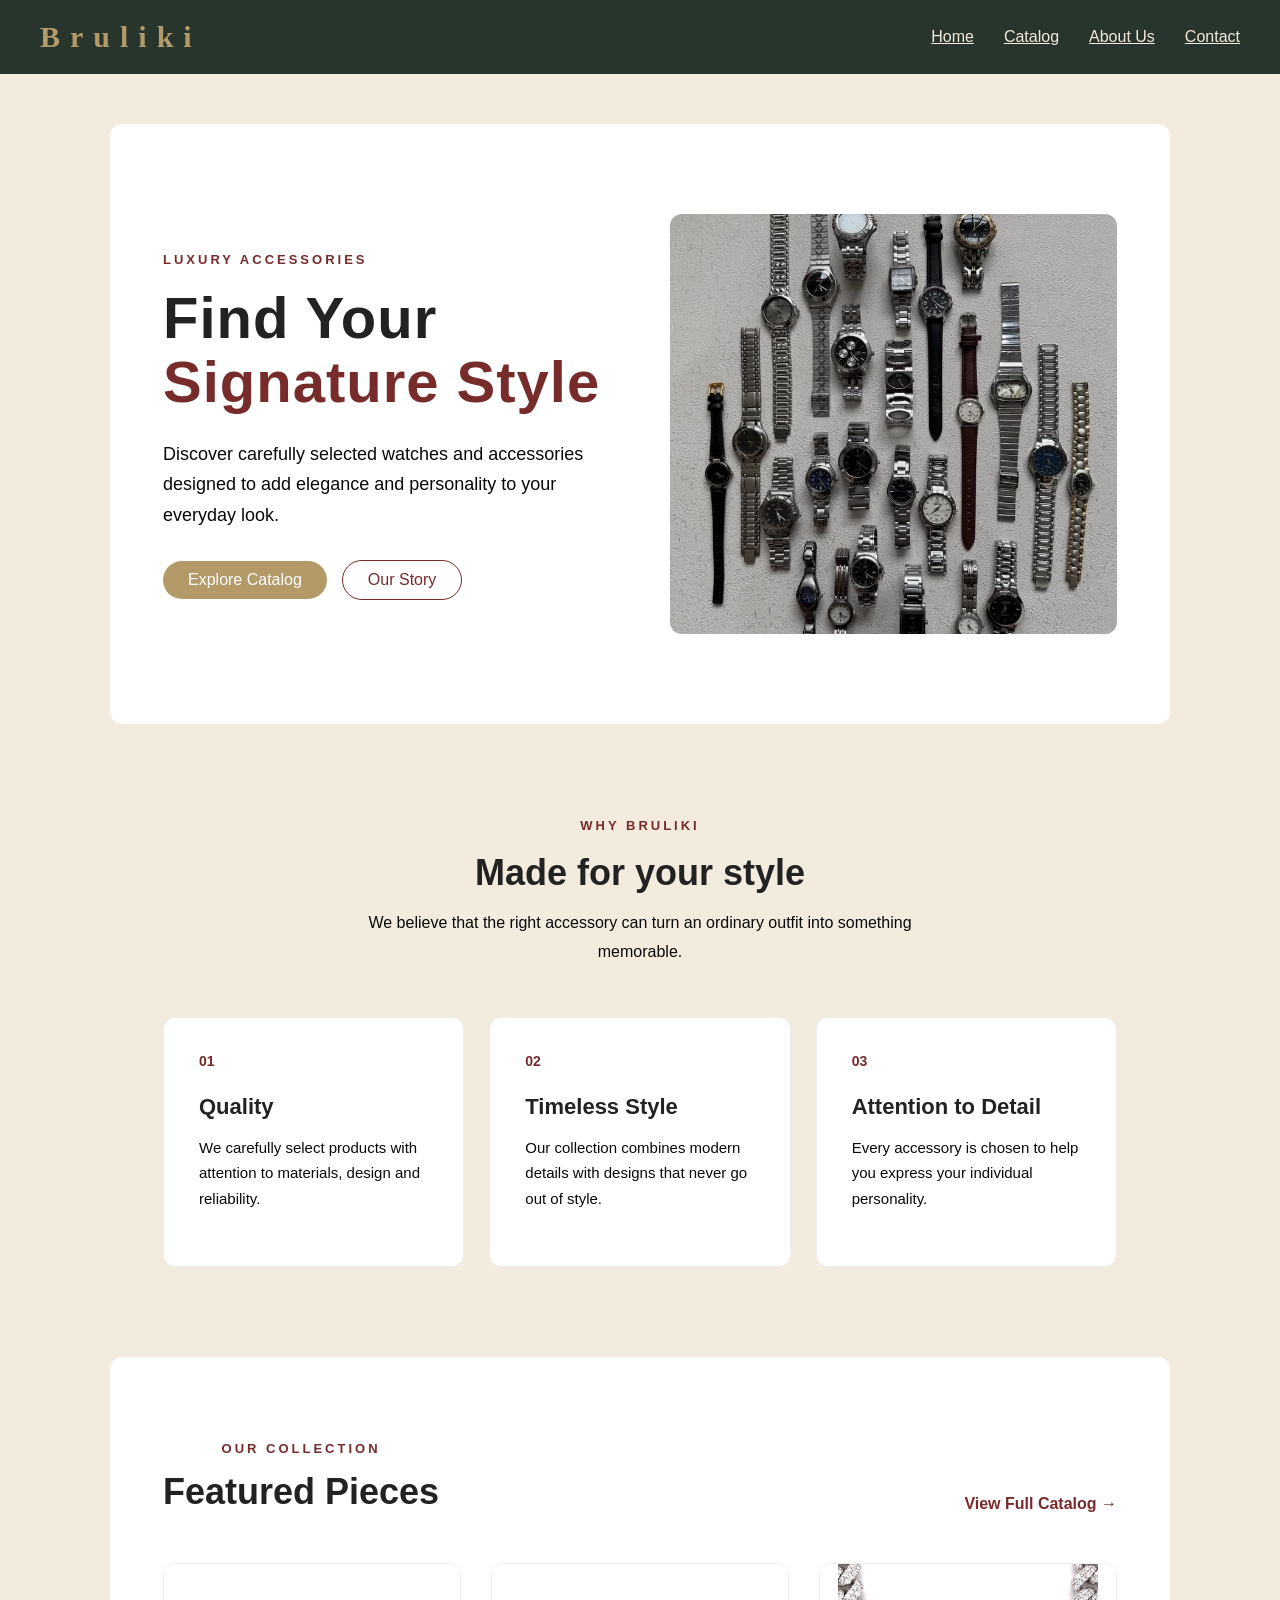
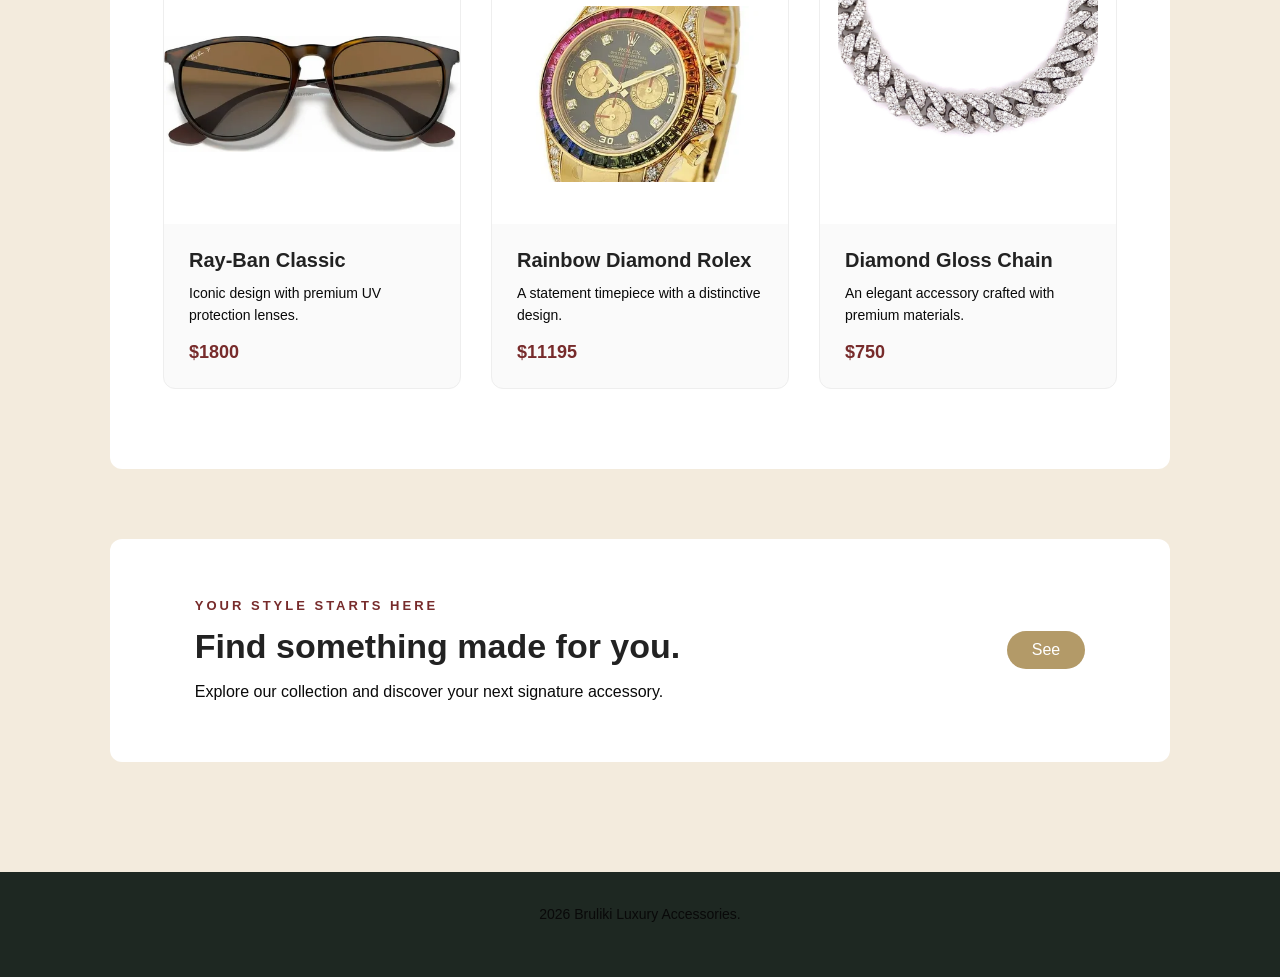
==== index.html @ fffbfc31 "Add files via upload" ====
<!DOCTYPE html>
<html>
<head>
    <meta charset="UTF-8">
    <meta name="viewport" content="width=device-width, initial-scale=1.0">
    
    <title>Bruliki | Luxury Accessories</title>

    <link rel="icon" href="star.jpg">

    <link rel="stylesheet" href="css/style.css">
    <link rel="stylesheet" href="css/responsive.css">
</head>

<body>

    <header>
        <div class="logo">Bruliki</div>

        <nav>
            <ul>
                <li><a href="index.html" class="active">Home</a></li>
                <li><a href="catalog.html">Catalog</a></li>
                <li><a href="about.html">About Us</a></li>
                <li><a href="contact.html">Contact</a></li>
            </ul>
        </nav>
    </header>


    <main>

       
        <section class="hero">

            <div class="hero-content">

                <p class="hero-label">LUXURY ACCESSORIES</p>

                <h1>
                    Find Your
                    <span>Signature Style</span>
                </h1>

                <p class="hero-text">
                    Discover carefully selected watches and accessories
                    designed to add elegance and personality to your
                    everyday look.
                </p>

                <div class="hero-buttons">
                    <a href="catalog.html" class="btn">Explore Catalog</a>
                    <a href="about.html" class="secondary-btn">Our Story</a>
                </div>

            </div>


            <div class="hero-image">

                <img src="images/watches.jpg"
                     alt="Luxury watches from the Bruliki collection">

            </div>

        </section>

        <section class="why-bruliki">

            <div class="section-heading">
                <p class="section-label">WHY BRULIKI</p>

                <h2>Made for your style</h2>

                <p>
                    We believe that the right accessory can turn
                    an ordinary outfit into something memorable.
                </p>
            </div>


            <div class="benefits">

                <article class="benefit">

                    <div class="benefit-number">01</div>

                    <h3>Quality</h3>

                    <p>
                        We carefully select products with attention
                        to materials, design and reliability.
                    </p>

                </article>


                <article class="benefit">

                    <div class="benefit-number">02</div>

                    <h3>Timeless Style</h3>

                    <p>
                        Our collection combines modern details
                        with designs that never go out of style.
                    </p>

                </article>


                <article class="benefit">

                    <div class="benefit-number">03</div>

                    <h3>Attention to Detail</h3>

                    <p>
                        Every accessory is chosen to help you
                        express your individual personality.
                    </p>

                </article>

            </div>

        </section>


        <section class="featured">

            <div class="section-heading featured-heading">

                <div>
                    <p class="section-label">OUR COLLECTION</p>

                    <h2>Featured Pieces</h2>
                </div>

                <a href="catalog.html" class="view-link">
                    View Full Catalog →
                </a>

            </div>


            <div class="featured-grid">

                <article class="featured-card">

                    <div class="featured-image">
                        <img src="images/glasses1.jpg"
                             alt="Ray-Ban Classic sunglasses">
                    </div>

                    <div class="featured-info">
                        <h3>Ray-Ban Classic</h3>

                        <p>
                            Iconic design with premium UV protection lenses.
                        </p>

                        <span class="featured-price">$1800</span>
                    </div>

                </article>


                <article class="featured-card">

                    <div class="featured-image">
                        <img src="images/watch.jpg"
                             alt="Rainbow diamond Rolex watch">
                    </div>

                    <div class="featured-info">
                        <h3>Rainbow Diamond Rolex</h3>

                        <p>
                            A statement timepiece with a distinctive design.
                        </p>

                        <span class="featured-price">$11195</span>
                    </div>

                </article>


                <article class="featured-card">

                    <div class="featured-image">
                        <img src="images/chain.jpg"
                             alt="Diamond Gloss Chain">
                    </div>

                    <div class="featured-info">
                        <h3>Diamond Gloss Chain</h3>

                        <p>
                            An elegant accessory crafted with premium materials.
                        </p>

                        <span class="featured-price">$750</span>
                    </div>

                </article>

            </div>

        </section>

        <section class="home-cta">

            <div>

                <p class="section-label">YOUR STYLE STARTS HERE</p>

                <h2>Find something made for you.</h2>

                <p>
                    Explore our collection and discover your next
                    signature accessory.
                </p>

            </div>

            <a href="catalog.html" class="btn"> See </a>

            </a>

        </section>

    </main>


    <footer>
        <p>2026 Bruliki Luxury Accessories.</p>
    </footer>

</body>

</html>
---- css/style.css ----
* {
    box-sizing: border-box;
    margin: 0;
    padding: 0;
}

body {
    font-family: 'Poppins', Arial, sans-serif;
    background-color: #F3EBDD; 
    color: #222222;
}

header {
    background-color: #28352D;
    padding: 20px 40px;
    display: flex;
    justify-content: space-between;
    align-items: center;
    position: sticky;
    top: 0;
}

.logo {
    font-family: 'Cormorant Garamond', serif;    
    font-size: 30px;
    font-weight: 700;
    letter-spacing: 10px;
    color:#B39A68;
}

nav ul {
    list-style: none;
    display: flex;
    gap: 30px;
}

nav a {
    font-family:'Lucida Sans Unicode', sans-serif;
    color: #F3EBDD;
    font-weight: 500;
}

nav a:hover {
    color: #b39a68;
}

main {
    padding: 50px 20px;
    max-width: 1100px;
    margin: 0 auto;
    min-height: 65vh;
}

h1 {
    font-size: 36px;
    margin-bottom: 20px;
    text-align: center;
    color: #111111;
    letter-spacing: 1px;
}

p {
    margin-bottom: 20px;
    line-height: 1.8;
    color:#090909;
    text-align: center;
}

.catalog-subtitle{
    color:#772b2b;
}

.grid-container {
    display: grid;
    grid-template-columns: repeat(3, 1fr);
    gap: 30px;
    margin-top: 40px;
}

.card {
    background-color: #ffffff;
    border: 1px solid #f0f0f0;
    border-radius: 12px;
    padding: 25px;
    text-align: center;
    box-shadow: 0 10px 25px rgba(0, 0, 0, 0.03);
    transition: transform 0.3s ease;
}

.card-image {
    width: 100%;
    height: 220px;          
    object-fit: contain;     
    border-radius: 8px;
}

.card h3 {
    margin-bottom: 10px;
    font-size: 20px;
    color: #111;
}

.price {
    font-weight: 600;
    color: #090909;
    font-size: 18px;
    margin: 15px 0;
}

.btn {
    display: inline-block;
    background: #b39a68;
    color: #ffffff;
    padding: 10px 25px;
    text-decoration: none;
    border-radius: 25px;
    font-weight: 500;
}

form {
    background-color: #ffffff;
    padding: 40px;
    border: 1px solid #eaeaea;
    border-radius: 12px;
    max-width: 500px;
    margin: 0 auto;
    box-shadow: 0 10px 25px rgba(0, 0, 0, 0.03);
}

label {
    display: block;
    margin-bottom: 8px;
    font-weight: 600;
    color: #333;
}

input[type="text"],
input[type="email"],
textarea {
    width: 100%;
    padding: 12px;
    margin-bottom: 20px;
    border: 1px solid #dddddd;
    border-radius: 8px;
    font-size: 14px;
    background-color: #fafafa;
}

textarea {
    height: 120px;
    resize: vertical;
}

footer {
    background-color: #1e2822;
    color: #ffffff;
    text-align: center;
    padding: 30px;
    margin-top: 60px;
    font-size: 14px;
}

.about-intro {
    padding: 60px 8%;
    text-align: center;
}

.about-intro h1 {
    font-family: Arial, Helvetica, sans-serif;
    font-size: 42px;
    font-weight: 700;
    margin-bottom: 20px;
}

.about-intro p {
    font-family: Arial, Helvetica, sans-serif;
    font-size: 15px;
    color:#772b2b;
    line-height: 1.6;
    max-width: 700px;
    margin: 0 auto;
    text-transform: uppercase;
    letter-spacing: 1px;
}

.our-story {
    padding: 50px 8%;
    background-color: white;

    display: flex;
    align-items: center;
    gap: 60px;
    border-radius: 8px;

    box-shadow: 0 10px 25px rgba(0, 0, 0, 0.03);
}

.our-story img {
    width: 400px;
    max-width: 100%;
    object-fit:cover;
    height: auto;
    border-radius:8px;
}

.story-text {
    flex: 1;
    text-align: center;
}

.story-text h2 {
    font-family: Arial, Helvetica, sans-serif;
    font-size: 40px;
    font-weight: 700;
    margin-bottom: 20px;
    text-align: center;
}

.story-text p {
    font-family: Arial, Helvetica, sans-serif;
    font-size: 17px;
    line-height: 1.6;
    text-align: center;
    margin-bottom: 0;
}

.our-values {
    padding: 50px 8%;
    text-align: center;
}

.our-values h2 {
    font-family: Arial, Helvetica, sans-serif;
    font-size: 32px;
    font-weight: 700;
    margin-bottom: 35px;
}

.values-container {
    display: flex;
    gap: 30px;
}

.value {
    flex: 1;
    background-color: white;
    padding: 25px;
    border: 1px solid lightgrey;
    border-radius: 8px;
}

.value h3 {
    font-family: Arial, Helvetica, sans-serif;
    font-weight: 700;
    font-size: 20px;
    margin-bottom: 15px;
}

.value p {
    font-family: Arial, Helvetica, sans-serif;;
    font-size: 16px;
    line-height: 1.6;
}

.value:hover {
    border-color:#772b2b;
    box-shadow: 0 10px 25px rgba(119, 43, 43, 0.15);
}

.quality-guarantee {
    padding: 50px 8%;
    background-color: white;
    text-align: center;
    border-radius: 8px;
    box-shadow: 0 10px 25px rgba(0, 0, 0, 0.03);
}

.quality-guarantee h2 {
    font-family: Arial, Helvetica, sans-serif;
    font-weight: 700;
    font-size: 32px;
    margin-bottom: 20px;
}

.quality-guarantee p {
    font-family: Arial, Helvetica, sans-serif;
    font-size: 17px;
    line-height: 1.7;
    max-width: 700px;
    margin: 0 auto;
}


.hero {
    min-height: 600px;
    display: flex;
    align-items: center;
    justify-content: space-between;
    gap: 60px;
    padding: 70px 5%;
    background-color: #ffffff;
    border-radius: 12px;
}

.hero-content {
    flex: 1;
    max-width: 560px;
}

.hero-label,
.section-label {
    color: #772b2b;
    font-size: 13px;
    font-weight: 700;
    letter-spacing: 3px;
    margin-bottom: 15px;
    text-align: left;
}

.hero h1 {
    font-size: 58px;
    line-height: 1.1;
    text-align: left;
    margin-bottom: 25px;
    color: #222222;
}

.hero h1 span {
    display: block;
    color: #772b2b;
}

.hero-text {
    font-size: 18px;
    line-height: 1.7;
    max-width: 500px;
    text-align: left;
    margin-bottom: 30px;
}

.hero-buttons {
    display: flex;
    align-items: center;
    gap: 15px;
    flex-wrap: wrap;
}

.hero .btn {
    border: none;
    cursor: pointer;
}

.secondary-btn {
    display: inline-block;
    color: #772b2b;
    border: 1px solid #772b2b;
    padding: 10px 25px;
    border-radius: 25px;
    text-decoration: none;
    font-weight: 500;
    transition: all 0.3s ease;
}

.secondary-btn:hover {
    background-color: #772b2b;
    color: #ffffff;
}

.hero-image {
    flex: 1;
    display: flex;
    justify-content: center;
    align-items: center;
}

.hero-image img {
    width: 100%;
    max-width: 480px;
    height: 420px;
    object-fit: cover;
    border-radius: 12px;
}




.why-bruliki {
    padding: 90px 5%;
}

.section-heading {
    text-align: center;
    max-width: 650px;
    margin: 0 auto 50px;
}

.section-heading .section-label {
    text-align: center;
}

.section-heading h2 {
    font-size: 36px;
    color: #222222;
    margin-bottom: 15px;
}

.section-heading > p:last-child {
    max-width: 600px;
    margin: 0 auto;
}

.benefits {
    display: flex;
    gap: 25px;
    justify-content: space-between;
}

.benefit {
    flex: 1;
    background-color: #ffffff;
    padding: 35px;
    border-radius: 12px;
    border: 1px solid #eeeeee;
    transition: transform 0.3s ease,
                box-shadow 0.3s ease;
}

.benefit:hover {
    transform: translateY(-5px);
    box-shadow: 0 12px 25px rgba(0, 0, 0, 0.08);
}

.benefit-number {
    color: #772b2b;
    font-size: 14px;
    font-weight: 700;
    margin-bottom: 25px;
}

.benefit h3 {
    font-size: 22px;
    margin-bottom: 15px;
    color: #222222;
}

.benefit p {
    text-align: left;
    font-size: 15px;
    line-height: 1.7;
}




.featured {
    padding: 80px 5%;
    background-color: #ffffff;
    border-radius: 12px;
}

.featured-heading {
    max-width: none;
    display: flex;
    align-items: end;
    justify-content: space-between;
    gap: 30px;
    text-align: left;
}

.featured-heading h2 {
    margin-bottom: 0;
}

.featured-heading .section-label {
    margin-bottom: 10px;
}

.view-link {
    color: #772b2b;
    text-decoration: none;
    font-weight: 600;
    white-space: nowrap;
    transition: color 0.3s ease;
}

.view-link:hover {
    color: #ff6b35;
}

.featured-grid {
    display: grid;
    grid-template-columns: repeat(3, 1fr);
    gap: 30px;
}

.featured-card {
    background-color: #fafafa;
    border-radius: 12px;
    overflow: hidden;
    border: 1px solid #eeeeee;
    transition: transform 0.3s ease,
                box-shadow 0.3s ease;
}

.featured-card:hover {
    transform: translateY(-5px);
    box-shadow: 0 12px 25px rgba(0, 0, 0, 0.08);
}

.featured-image {
    width: 100%;
    height: 260px;
    background-color: #ffffff;
    display: flex;
    align-items: center;
    justify-content: center;
}

.featured-image img {
    width: 100%;
    height: 100%;
    object-fit: contain;
}

.featured-info {
    padding: 25px;
}

.featured-info h3 {
    font-size: 20px;
    margin-bottom: 10px;
    color: #222222;
}

.featured-info p {
    text-align: left;
    font-size: 14px;
    line-height: 1.6;
    margin-bottom: 15px;
}

.featured-price {
    font-size: 18px;
    font-weight: 700;
    color: #772b2b;
}


.home-cta {
    margin-top: 70px;
    padding: 55px 8%;
    background-color: #ffffff;
    border-radius: 12px;

    display: flex;
    align-items: center;
    justify-content: space-between;
    gap: 40px;
}

.home-cta h2 {
    font-size: 34px;
    color: #222222;
    margin-bottom: 12px;
}

.home-cta p:last-child {
    text-align: left;
    margin-bottom: 0;
}

.home-cta .section-label {
    margin-bottom: 10px;
}

.home-cta .btn {
    white-space: nowrap;
}


nav a:focus,
.btn:focus,
.secondary-btn:focus,
.view-link:focus {
    outline: 3px solid rgba(119, 43, 43, 0.35);
    outline-offset: 4px;
}
---- css/responsive.css ----
@media (max-width: 768px) {
    .grid-container {
        grid-template-columns: 1fr;
    }
    
    header {
        flex-direction: column;
        gap: 15px;
        padding: 15px;
        text-align: center;
    }
    
    nav ul {
        justify-content: center;
        gap: 15px;
        flex-wrap: wrap;
    }
}
@media (max-width: 768px) {

    .our-story {
        flex-direction: column;
    }

    .values-container {
        flex-direction: column;
    }

    .our-story img {
        width: 300px;
    }

}

@media (max-width: 480px) {

    .about-intro,
    .our-story,
    .our-values,
    .quality-guarantee {
        padding: 35px 5%;
    }

    .about-intro h1 {
        font-size: 30px;
    }

}
@media (max-width: 900px) {

    .hero {
        gap: 35px;
        padding: 50px 5%;
    }

    .hero h1 {
        font-size: 45px;
    }

    .hero-image img {
        height: 350px;
    }

    .featured-grid {
        grid-template-columns: repeat(2, 1fr);
    }

    .home-cta {
        flex-direction: column;
        align-items: flex-start;
    }

}


@media (max-width: 768px) {

    .hero {
        flex-direction: column;
        text-align: center;
        padding: 50px 5%;
    }

    .hero-content {
        max-width: 650px;
    }

    .hero h1 {
        text-align: center;
        font-size: 42px;
    }

    .hero-label {
        text-align: center;
    }

    .hero-text {
        text-align: center;
        margin-left: auto;
        margin-right: auto;
    }

    .hero-buttons {
        justify-content: center;
    }

    .hero-image {
        width: 100%;
    }

    .hero-image img {
        height: 300px;
    }




    .benefits {
        flex-direction: column;
    }

    .benefit {
        width: 100%;
    }

    .featured-grid {
        grid-template-columns: 1fr;
    }


    .featured-heading {
        flex-direction: column;
        align-items: center;
        text-align: center;
    }

    .featured-heading .section-label {
        text-align: center;
    }

}


@media (max-width: 480px) {

    .hero {
        padding: 40px 20px;
    }

    .hero h1 {
        font-size: 34px;
    }

    .hero-text {
        font-size: 16px;
    }

    .hero-image img {
        height: 240px;
    }

    .why-bruliki,
    .featured {
        padding: 55px 20px;
    }

    .section-heading h2 {
        font-size: 30px;
    }

    .benefit {
        padding: 25px;
    }

    .home-cta {
        margin-top: 40px;
        padding: 40px 25px;
    }

    .home-cta h2 {
        font-size: 28px;
    }

}
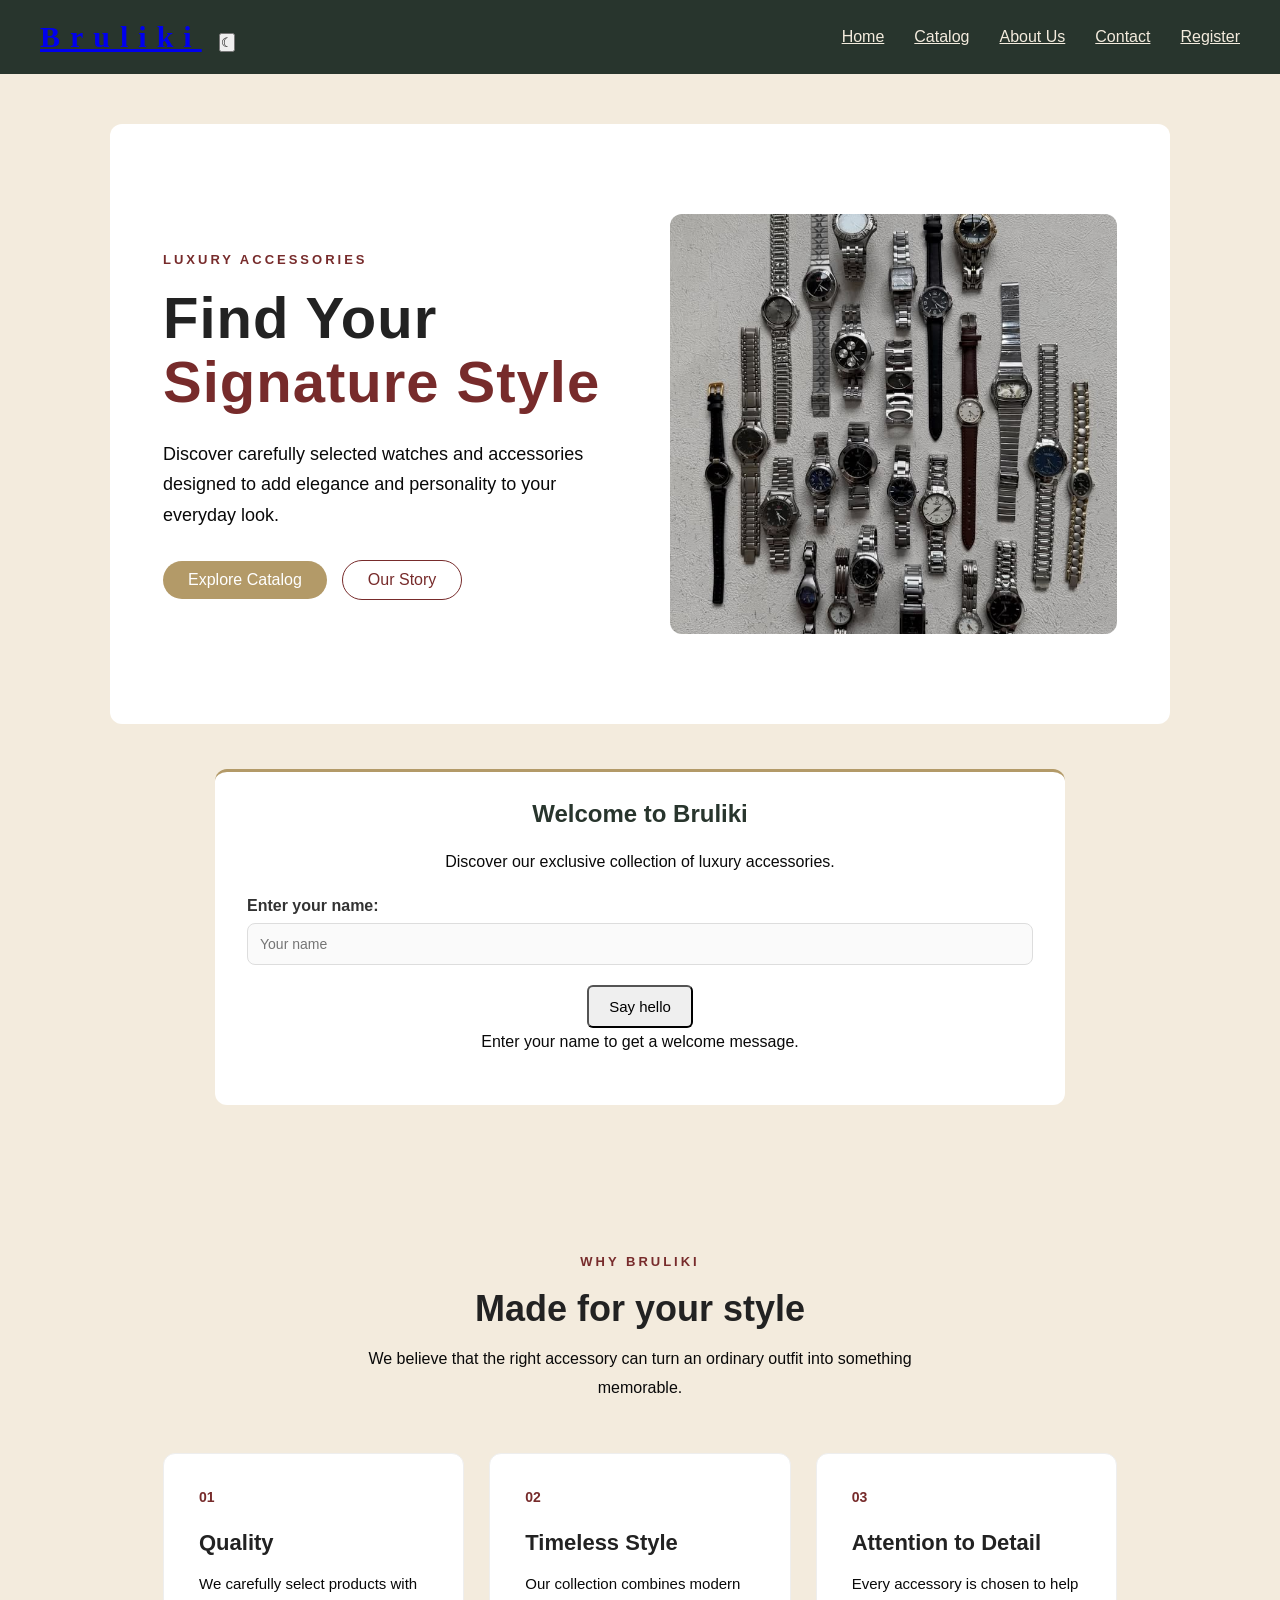
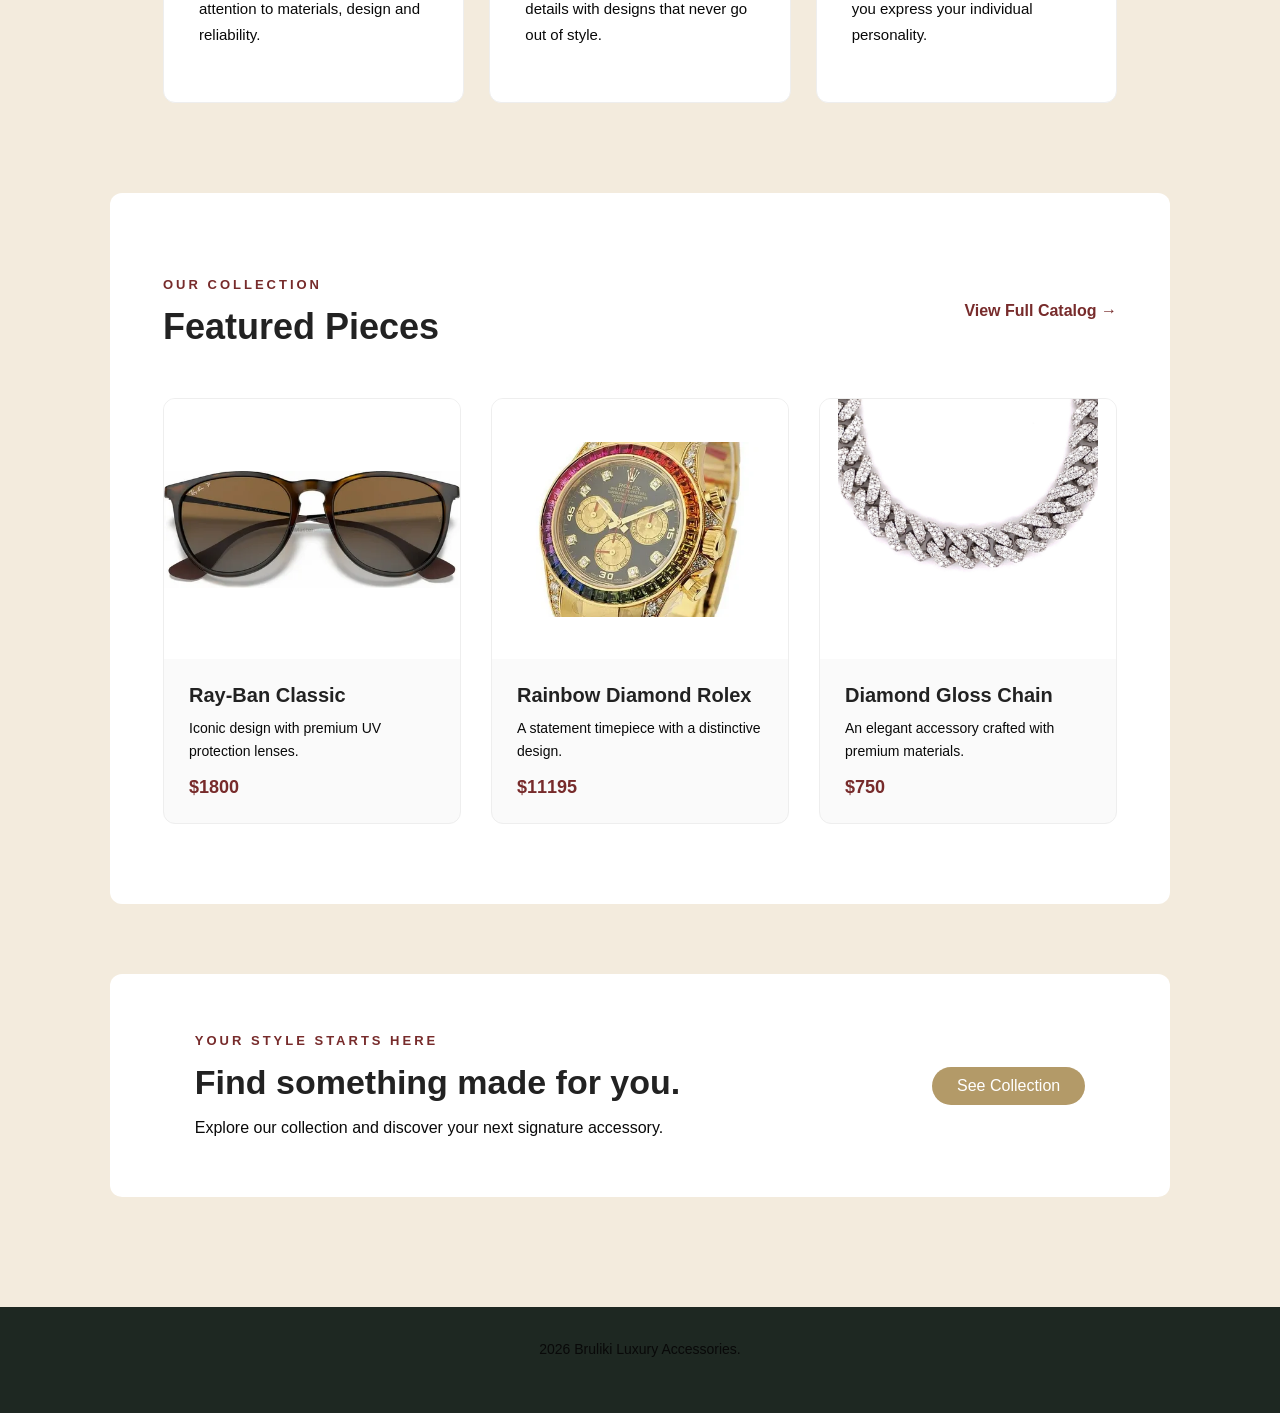
==== commit 91ce895e: "Update index.html" ====
--- a/index.html
+++ b/index.html
@@ -1,36 +1,49 @@
+
 <!DOCTYPE html>
-<html>
+<html lang="en">
 <head>
     <meta charset="UTF-8">
     <meta name="viewport" content="width=device-width, initial-scale=1.0">
-    
+
     <title>Bruliki | Luxury Accessories</title>
 
     <link rel="icon" href="star.jpg">
-
     <link rel="stylesheet" href="css/style.css">
     <link rel="stylesheet" href="css/responsive.css">
 </head>
 
 <body>
 
+
     <header>
-        <div class="logo">Bruliki</div>
+        <div class="logo">
+            <a href="index.html">Bruliki</a>
+
+            <button
+                type="button"
+                id="themeButton"
+                class="theme-toggle"
+                aria-label="Switch to dark theme"
+                title="Switch theme"
+            >
+                <span id="themeIcon" aria-hidden="true">☾</span>
+            </button>
+        </div>
 
         <nav>
             <ul>
-                <li><a href="index.html" class="active">Home</a></li>
+                <li><a href="index.html" aria-current="page">Home</a></li>
                 <li><a href="catalog.html">Catalog</a></li>
                 <li><a href="about.html">About Us</a></li>
                 <li><a href="contact.html">Contact</a></li>
+                <li><a href="register.html">Register</a></li>
             </ul>
         </nav>
     </header>
 
-
     <main>
 
-       
+    
         <section class="hero">
 
             <div class="hero-content">
@@ -55,13 +68,38 @@
 
             </div>
 
-
             <div class="hero-image">
-
-                <img src="images/watches.jpg"
-                     alt="Luxury watches from the Bruliki collection">
-
-            </div>
+                <img
+                    src="images/watches.jpg"
+                    alt="Luxury watches from the Bruliki collection"
+                >
+            </div>
+
+        </section>
+        
+        <section class="assignment-feature welcome-panel">
+
+            <h2>Welcome to Bruliki</h2>
+
+            <p>
+                Discover our exclusive collection of luxury accessories.
+            </p>
+
+            <label for="visitorName">Enter your name:</label>
+
+            <input
+                type="text"
+                id="visitorName"
+                placeholder="Your name"
+            >
+
+            <button type="button" id="welcomeButton">
+                Say hello
+            </button>
+
+            <p id="welcomeMessage" aria-live="polite">
+                Enter your name to get a welcome message.
+            </p>
 
         </section>
 
@@ -78,11 +116,9 @@
                 </p>
             </div>
 
-
             <div class="benefits">
 
                 <article class="benefit">
-
                     <div class="benefit-number">01</div>
 
                     <h3>Quality</h3>
@@ -91,12 +127,9 @@
                         We carefully select products with attention
                         to materials, design and reliability.
                     </p>
-
-                </article>
-
+                </article>
 
                 <article class="benefit">
-
                     <div class="benefit-number">02</div>
 
                     <h3>Timeless Style</h3>
@@ -105,12 +138,9 @@
                         Our collection combines modern details
                         with designs that never go out of style.
                     </p>
-
-                </article>
-
+                </article>
 
                 <article class="benefit">
-
                     <div class="benefit-number">03</div>
 
                     <h3>Attention to Detail</h3>
@@ -119,13 +149,11 @@
                         Every accessory is chosen to help you
                         express your individual personality.
                     </p>
-
-                </article>
-
-            </div>
-
-        </section>
-
+                </article>
+
+            </div>
+
+        </section>
 
         <section class="featured">
 
@@ -133,7 +161,6 @@
 
                 <div>
                     <p class="section-label">OUR COLLECTION</p>
-
                     <h2>Featured Pieces</h2>
                 </div>
 
@@ -143,14 +170,15 @@
 
             </div>
 
-
             <div class="featured-grid">
 
                 <article class="featured-card">
 
                     <div class="featured-image">
-                        <img src="images/glasses1.jpg"
-                             alt="Ray-Ban Classic sunglasses">
+                        <img
+                            src="images/glasses1.jpg"
+                            alt="Ray-Ban Classic sunglasses"
+                        >
                     </div>
 
                     <div class="featured-info">
@@ -165,12 +193,13 @@
 
                 </article>
 
-
                 <article class="featured-card">
 
                     <div class="featured-image">
-                        <img src="images/watch.jpg"
-                             alt="Rainbow diamond Rolex watch">
+                        <img
+                            src="images/watch.jpg"
+                            alt="Rainbow diamond Rolex watch"
+                        >
                     </div>
 
                     <div class="featured-info">
@@ -185,12 +214,13 @@
 
                 </article>
 
-
                 <article class="featured-card">
 
                     <div class="featured-image">
-                        <img src="images/chain.jpg"
-                             alt="Diamond Gloss Chain">
+                        <img
+                            src="images/chain.jpg"
+                            alt="Diamond Gloss Chain"
+                        >
                     </div>
 
                     <div class="featured-info">
@@ -212,7 +242,6 @@
         <section class="home-cta">
 
             <div>
-
                 <p class="section-label">YOUR STYLE STARTS HERE</p>
 
                 <h2>Find something made for you.</h2>
@@ -221,22 +250,21 @@
                     Explore our collection and discover your next
                     signature accessory.
                 </p>
-
-            </div>
-
-            <a href="catalog.html" class="btn"> See </a>
-
-            </a>
+            </div>
+
+            <a href="catalog.html" class="btn">See Collection</a>
 
         </section>
 
     </main>
-
 
     <footer>
         <p>2026 Bruliki Luxury Accessories.</p>
     </footer>
 
+    <script src="https://code.jquery.com/jquery-3.7.1.min.js"></script>
+    <script src="js/team-interactions.js"></script>
+
 </body>
-
-</html>+</html>
+
--- a/css/style.css
+++ b/css/style.css
@@ -8,6 +8,12 @@
     font-family: 'Poppins', Arial, sans-serif;
     background-color: #F3EBDD; 
     color: #222222;
+}
+
+img{
+   display: block;
+    max-width: 100%;
+    height:auto;
 }
 
 header {
@@ -72,7 +78,7 @@
 
 .grid-container {
     display: grid;
-    grid-template-columns: repeat(3, 1fr);
+    grid-template-columns: 1fr;
     gap: 30px;
     margin-top: 40px;
 }
@@ -161,13 +167,13 @@
 }
 
 .about-intro {
-    padding: 60px 8%;
+    padding: 35px 5%;
     text-align: center;
 }
 
 .about-intro h1 {
     font-family: Arial, Helvetica, sans-serif;
-    font-size: 42px;
+    font-size: 30px;
     font-weight: 700;
     margin-bottom: 20px;
 }
@@ -175,7 +181,7 @@
 .about-intro p {
     font-family: Arial, Helvetica, sans-serif;
     font-size: 15px;
-    color:#772b2b;
+    color:#090909;
     line-height: 1.6;
     max-width: 700px;
     margin: 0 auto;
@@ -184,10 +190,11 @@
 }
 
 .our-story {
-    padding: 50px 8%;
-    background-color: white;
-
-    display: flex;
+    padding: 35px 5%;
+    background-color:#eaeaea;
+
+    display: flex;
+    flex-direction: column;
     align-items: center;
     gap: 60px;
     border-radius: 8px;
@@ -225,7 +232,7 @@
 }
 
 .our-values {
-    padding: 50px 8%;
+    padding: 35px 5%;
     text-align: center;
 }
 
@@ -238,12 +245,13 @@
 
 .values-container {
     display: flex;
+    flex-direction: column;
     gap: 30px;
 }
 
 .value {
     flex: 1;
-    background-color: white;
+    background-color:#eaeaea;
     padding: 25px;
     border: 1px solid lightgrey;
     border-radius: 8px;
@@ -268,8 +276,8 @@
 }
 
 .quality-guarantee {
-    padding: 50px 8%;
-    background-color: white;
+    padding: 35px 5%;
+    background-color:#eaeaea;
     text-align: center;
     border-radius: 8px;
     box-shadow: 0 10px 25px rgba(0, 0, 0, 0.03);
@@ -294,6 +302,7 @@
 .hero {
     min-height: 600px;
     display: flex;
+    flex-direction: column;
     align-items: center;
     justify-content: space-between;
     gap: 60px;
@@ -411,6 +420,7 @@
 
 .benefits {
     display: flex;
+    flex-direction: column;
     gap: 25px;
     justify-content: space-between;
 }
@@ -489,7 +499,7 @@
 
 .featured-grid {
     display: grid;
-    grid-template-columns: repeat(3, 1fr);
+    grid-template-columns: 1fr;
     gap: 30px;
 }
 
@@ -553,7 +563,8 @@
     border-radius: 12px;
 
     display: flex;
-    align-items: center;
+    flex-direction: column;
+    align-items:flex-start;
     justify-content: space-between;
     gap: 40px;
 }
@@ -585,3 +596,450 @@
     outline: 3px solid rgba(119, 43, 43, 0.35);
     outline-offset: 4px;
 }
+.contact-main {
+    padding: 3rem 0;
+}
+
+.contact-subtitle {
+    margin-bottom: 2.5rem;
+    color: #66615C;
+}
+
+.contact-layout {
+    display: grid;
+    grid-template-columns: 2fr 1fr;
+    gap: 3rem;
+    align-items: start;
+}
+
+.form-section {
+    background: #F7F4F0;
+    padding: 2.5rem;
+    border-radius: 12px;
+    border: 1px solid #E8E2D8;
+    box-shadow: 0 4px 20px rgba(44, 42, 41, 0.03);
+}
+
+.form-section h2, .faq-section h2 {
+    font-size: 1.5rem;
+    margin-bottom: 1.5rem;
+    color: #2C2A29;
+    font-weight: 600;
+}
+
+.form-group {
+    margin-bottom: 1.25rem;
+}
+
+.form-group label {
+    display: block;
+    margin-bottom: 0.5rem;
+    font-weight: 500;
+    color: #4A4542;
+}
+
+.form-group input,
+.form-group textarea {
+    width: 100%;
+    padding: 0.75rem 1rem;
+    border: 1px solid #D6CEC2;
+    border-radius: 8px;
+    font-family: inherit;
+    font-size: 1rem;
+    background: #FFFFFF;
+    color: #2C2A29;
+    transition: all 0.2s ease;
+}
+
+.form-group input:focus,
+.form-group textarea:focus {
+    font-size: 0.85rem;
+    color: #7A726B;
+    margin-bottom: 1.5rem;
+    font-style: italic;
+}
+
+.form-demo-text {
+    font-size: 0.85rem;
+    color: #666;
+    margin-bottom: 1.5rem;
+    font-style: italic;
+}
+
+.faq-section {
+    background: #F7F4F0;
+    padding: 2.5rem;
+    border-radius: 12px;
+    border: 1px solid #E8E2D8;
+    box-shadow: 0 4px 20px rgba(44, 42, 41, 0.03);
+}
+
+.faq-item {
+    background: #FFFFFF;
+    border: 1px solid #E2DCD2;
+    border-radius: 8px;
+    margin-bottom: 1rem;
+    padding: 1rem;
+    transition: all 0.2s ease;
+}
+
+.faq-item[open] {
+    border-color: #2C2A29;
+    box-shadow: 0 4px 12px rgba(44, 42, 41, 0.05);
+}
+
+.faq-item summary {
+    font-weight: 600;
+    cursor: pointer;
+    color: #2C2A29;
+    outline: none;
+    list-style: none;
+    position: relative;
+    padding-right: 1.5rem;
+}
+
+.faq-item summary::-webkit-details-marker {
+    display: none;
+}
+
+.faq-item summary::after {
+    content: "+";
+    position: absolute;
+    right: 0;
+    top: 0;
+    font-size: 1.2rem;
+    color: #7A726B;
+}
+
+.faq-item[open] summary::after {
+    content: "-";
+}
+
+.faq-item p {
+    margin-top: 0.75rem;
+    font-size: 0.95rem;
+    color: #615B55;
+    line-height: 1.5;
+}
+
+.assignment-feature {
+    margin: 55px auto;
+    padding: 28px 32px;
+    max-width: 850px;
+    border-radius: 12px;
+}
+
+.assignment-feature h2 {
+    font-family: 'Poppins', Arial, sans-serif;
+    color: #28352D;
+    margin-bottom: 20px;
+}
+
+.assignment-feature input {
+    font-family: inherit;
+    border-radius: 8px;
+    padding: 12px;
+}
+
+.welcome-panel {
+    text-align: center;
+    background: #ffffff;
+    border-top: 3px solid #B39A68;
+}
+
+.welcome-panel label {
+    text-align: left;
+}
+
+.theme-panel {
+    text-align: center;
+    padding: 15px;
+    background: transparent;
+}
+
+.search-panel {
+    background: #e9dfce;
+    text-align: center;
+}
+
+.search-panel input {
+    max-width: 550px;
+    margin: 0 auto;
+}
+
+.favorites-panel {
+    background: #ffffff;
+    border: 1px solid #e4dccd;
+}
+
+.favorites-panel form {
+    max-width: 100%;
+    padding: 0;
+    margin: 0;
+    background: transparent;
+    border: 0;
+    box-shadow: none;
+}
+
+#favoriteList {
+    padding: 0;
+    list-style: none;
+}
+
+#favoriteList li {
+    display: flex;
+    justify-content: space-between;
+    align-items: center;
+    gap: 12px;
+    padding: 12px;
+    margin-top: 10px;
+    background: #F3EBDD;
+    border-radius: 8px;
+}
+
+.assignment-feature.faq-panel .faq-question,
+.assignment-feature.faq-panel .faq-question:hover {
+    width: 100%;
+    display: flex;
+    justify-content: space-between;
+    align-items: center;
+    padding: 14px 16px;
+    margin: 0;
+    background: #FFFFFF;
+    color: #28352D;
+    border: 1px solid #E4DCCD;
+    border-radius: 8px;
+    font-family: inherit;
+    font-size: 16px;
+    text-align: left;
+    box-shadow: none;
+}
+
+body.dark-theme .assignment-feature.faq-panel .faq-question,
+body.dark-theme .assignment-feature.faq-panel .faq-question:hover {
+    background: #202720;
+    color: #F3EBDD;
+    border-color: #566157;
+}
+
+body.dark-theme .assignment-feature.faq-panel .faq-question:hover {
+    background: #3A473D;
+    border-color: #B39A68;
+}
+
+body.dark-theme .assignment-feature.faq-panel .faq-item p {
+    color: #F3EBDD;
+}
+
+.product-card[hidden],
+.assignment-feature [hidden] {
+    display: none !important;
+}
+
+body.dark-theme {
+    background-color: #202720;
+    color: #F3EBDD;
+}
+
+body.dark-theme main,
+body.dark-theme main h1,
+body.dark-theme main h2,
+body.dark-theme main h3,
+body.dark-theme main p,
+body.dark-theme main label,
+body.dark-theme main li {
+    color: #F3EBDD;
+    font-family: inherit;
+}
+
+body.dark-theme .assignment-feature {
+    background-color: #303A32;
+    color: #F3EBDD;
+    border-color: #566157;
+}
+
+body.dark-theme .assignment-feature h2,
+body.dark-theme .faq-panel .faq-question {
+    color: #F3EBDD;
+    font-family: inherit;
+}
+
+body.dark-theme .assignment-feature input,
+body.dark-theme .assignment-feature select {
+    background-color: #202720;
+    color: #F3EBDD;
+    border-color: #68766B;
+    font-family: inherit;
+}
+
+body.dark-theme .assignment-feature input::placeholder {
+    color: #C5CBBF;
+    opacity: 1;
+}
+
+body.dark-theme .search-panel {
+    background-color: #28352D;
+    border-color: #566157;
+}
+
+body.dark-theme #favoriteList li {
+    background-color: #202720;
+    color: #F3EBDD;
+    border-color: #566157;
+}
+
+body.dark-theme .faq-panel,
+body.dark-theme .faq-panel .faq-item {
+    border-color: #566157;
+}
+
+body.dark-theme #searchCount,
+body.dark-theme #favoriteCount,
+body.dark-theme #welcomeMessage,
+body.dark-theme #noResults {
+    color: #F3EBDD;
+}
+
+body.dark-theme .card,
+body.dark-theme .product-card {
+    background-color: #303A32;
+    color: #F3EBDD;
+    border-color: #566157;
+}
+
+body.dark-theme .card h3,
+body.dark-theme .card p,
+body.dark-theme .card .price {
+    color: #F3EBDD;
+}
+
+body.dark-theme .assignment-feature button {
+    background-color: #B39A68;
+    color: #202720;
+    border-color: #B39A68;
+}
+
+body.dark-theme .assignment-feature button:hover {
+    background-color: #F3EBDD;
+    color: #202720;
+    border-color: #F3EBDD;
+}
+
+}
+
+@media (max-width: 600px) {
+    .assignment-feature {
+        margin: 35px auto;
+        padding: 20px;
+    }
+
+    #favoriteList li {
+        align-items: flex-start;
+    }
+}
+
+.search-panel {
+    max-width: 900px;
+    margin: 35px auto 55px;
+    padding: 25px 32px;
+    background: #E9DFCE;
+    border: 1px solid #D8C9AE;
+    border-radius: 12px;
+    text-align: left;
+}
+
+.search-panel h2 {
+    text-align: left;
+}
+
+.search-panel input {
+    width: 100%;
+    max-width: none;
+    box-sizing: border-box;
+    border-radius: 25px;
+}
+
+.search-panel #searchCount {
+    text-align: right;
+    font-size: 14px;
+}
+
+.welcome-panel {
+    margin-top: 45px;
+    padding: 28px 32px;
+}
+
+.assignment-feature button {
+    font-family: inherit;
+    font-size: 15px;
+    border-radius: 6px;
+    padding: 11px 20px;
+    cursor: pointer;
+}
+
+body.dark-theme .search-panel {
+    background: #303A32;
+    border-color: #566157;
+}
+
+body.dark-theme .search-panel h2,
+body.dark-theme .search-panel label,
+body.dark-theme .search-panel p {
+    color: #F3EBDD;
+}
+
+body.dark-theme .search-panel input {
+    background: #202720;
+    color: #F3EBDD;
+    border-color: #68766B;
+}
+
+body.dark-theme .search-panel input::placeholder {
+    color: #C5CBBF;
+}
+
+@media (max-width: 600px) {
+    .search-panel,
+    .welcome-panel {
+        padding: 20px;
+        margin-top: 30px;
+    }
+}
+
+.faq-panel .faq-item {
+    background: transparent;
+}
+
+.faq-panel .faq-question {
+    background: #ffffff;
+    color: #28352D;
+    padding: 14px 16px;
+    border: 1px solid #e4dccd;
+    border-radius: 8px;
+    font-family: inherit;
+    font-size: 16px;
+}
+
+body.dark-theme .faq-panel .faq-item {
+    background: transparent;
+}
+
+body.dark-theme .faq-panel .faq-question {
+    background: #202720;
+    color: #F3EBDD;
+    border: 1px solid #566157;
+}
+
+body.dark-theme .faq-panel .faq-question:hover {
+    background: #3a473d;
+    color: #ffffff;
+}
+
+.faq-panel .faq-item p {
+    padding: 8px 16px;
+    line-height: 1.6;
+}
+
+body.dark-theme .faq-panel .faq-item p {
+    color: #F3EBDD;
+}
--- a/css/responsive.css
+++ b/css/responsive.css
@@ -1,83 +1,58 @@
-@media (max-width: 768px) {
+@media (min-width: 48rem) {
     .grid-container {
-        grid-template-columns: 1fr;
+        grid-template-columns: repeat(2, minmax(0,1fr));
     }
     
     header {
-        flex-direction: column;
+        flex-direction:row;
         gap: 15px;
-        padding: 15px;
-        text-align: center;
+        padding: 20px 40px;
+        text-align: left;
     }
     
     nav ul {
-        justify-content: center;
-        gap: 15px;
+        justify-content:flex-end;
+        gap: 30px;
         flex-wrap: wrap;
     }
 }
-@media (max-width: 768px) {
+
+@media (min-width: 48rem) {
 
     .our-story {
-        flex-direction: column;
+        flex-direction: row;
     }
 
     .values-container {
-        flex-direction: column;
+        flex-direction: row;
     }
 
     .our-story img {
-        width: 300px;
+        width: 400px;
+    }
+
+    .about-intro{
+        padding: 60px 8%;
+    }
+
+    .about-intro h1{
+        font-size: 42px;
+    }
+
+    .our-story,
+    .quality-guarantee{
+        padding:50px 8%;
+
     }
 
 }
 
-@media (max-width: 480px) {
-
-    .about-intro,
-    .our-story,
-    .our-values,
-    .quality-guarantee {
-        padding: 35px 5%;
-    }
-
-    .about-intro h1 {
-        font-size: 30px;
-    }
-
-}
-@media (max-width: 900px) {
+@media (min-width: 48rem) {
 
     .hero {
+        flex-direction: row;
+        text-align: left;
         gap: 35px;
-        padding: 50px 5%;
-    }
-
-    .hero h1 {
-        font-size: 45px;
-    }
-
-    .hero-image img {
-        height: 350px;
-    }
-
-    .featured-grid {
-        grid-template-columns: repeat(2, 1fr);
-    }
-
-    .home-cta {
-        flex-direction: column;
-        align-items: flex-start;
-    }
-
-}
-
-
-@media (max-width: 768px) {
-
-    .hero {
-        flex-direction: column;
-        text-align: center;
         padding: 50px 5%;
     }
 
@@ -86,22 +61,22 @@
     }
 
     .hero h1 {
-        text-align: center;
-        font-size: 42px;
+        text-align: left;
+        font-size: 45px;
     }
 
     .hero-label {
-        text-align: center;
+        text-align: left;
     }
 
     .hero-text {
-        text-align: center;
-        margin-left: auto;
-        margin-right: auto;
+        text-align: left;
+        margin-left: 0;
+        margin-right: 0;
     }
 
     .hero-buttons {
-        justify-content: center;
+        justify-content: flex-start;
     }
 
     .hero-image {
@@ -109,14 +84,11 @@
     }
 
     .hero-image img {
-        height: 300px;
+        height: 350px;
     }
 
-
-
-
     .benefits {
-        flex-direction: column;
+        flex-direction: row;
     }
 
     .benefit {
@@ -124,61 +96,48 @@
     }
 
     .featured-grid {
-        grid-template-columns: 1fr;
+        grid-template-columns: repeat(2, minmax(0, 1fr));
     }
 
-
     .featured-heading {
-        flex-direction: column;
+        flex-direction: row;
         align-items: center;
-        text-align: center;
+        text-align: left;
     }
 
     .featured-heading .section-label {
-        text-align: center;
+        text-align: left;
     }
 
+    .home-cta {
+        flex-direction: row;
+        align-items: center;
+    }
+}
+
+@media (min-width: 64rem) {
+
+    .grid-container {
+        grid-template-columns: repeat(3, minmax(0, 1fr));
+    }
+
+    .hero {
+        gap: 60px;
+        padding: 70px 5%;
+    }
+
+    .hero h1 {
+        font-size: 58px;
+    }
+
+    .hero-image img {
+        height: 420px;
+    }
+
+    .featured-grid {
+        grid-template-columns: repeat(3, minmax(0, 1fr));
+    }
 }
 
 
-@media (max-width: 480px) {
 
-    .hero {
-        padding: 40px 20px;
-    }
-
-    .hero h1 {
-        font-size: 34px;
-    }
-
-    .hero-text {
-        font-size: 16px;
-    }
-
-    .hero-image img {
-        height: 240px;
-    }
-
-    .why-bruliki,
-    .featured {
-        padding: 55px 20px;
-    }
-
-    .section-heading h2 {
-        font-size: 30px;
-    }
-
-    .benefit {
-        padding: 25px;
-    }
-
-    .home-cta {
-        margin-top: 40px;
-        padding: 40px 25px;
-    }
-
-    .home-cta h2 {
-        font-size: 28px;
-    }
-
-}
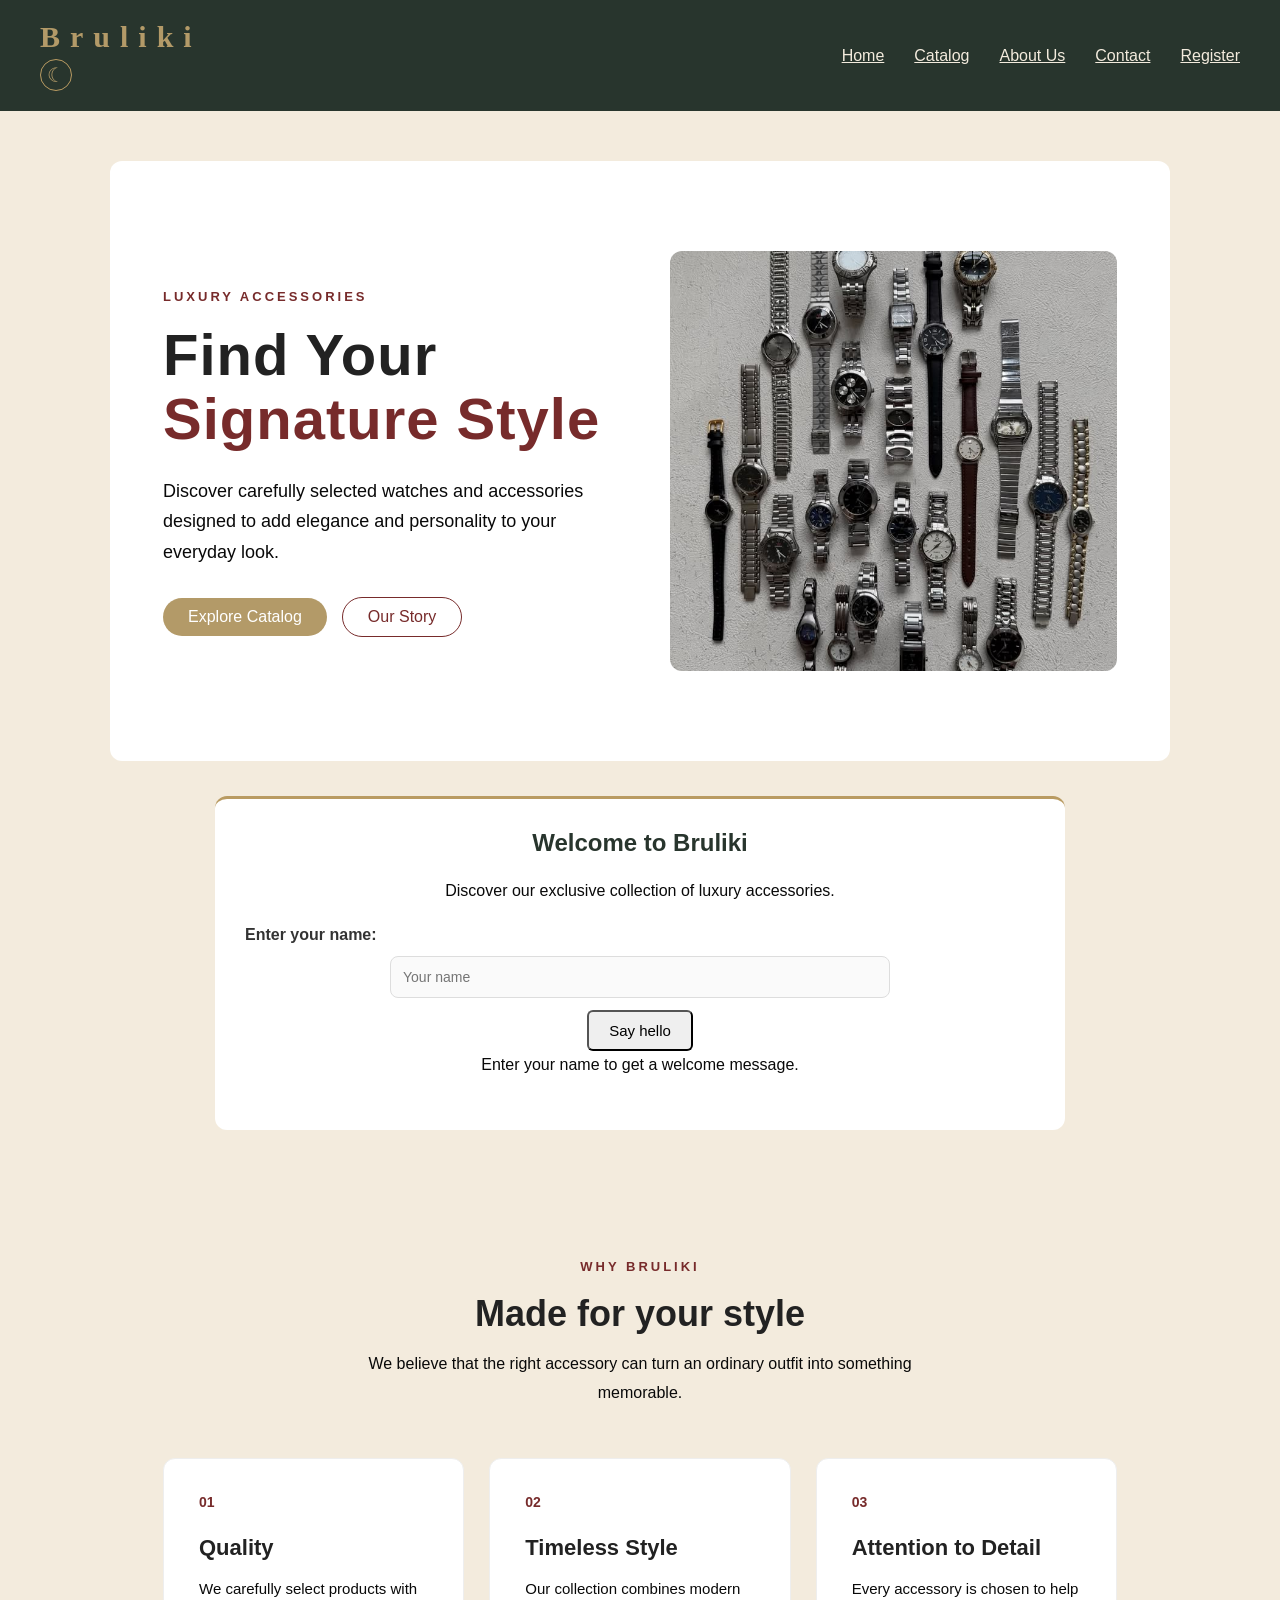
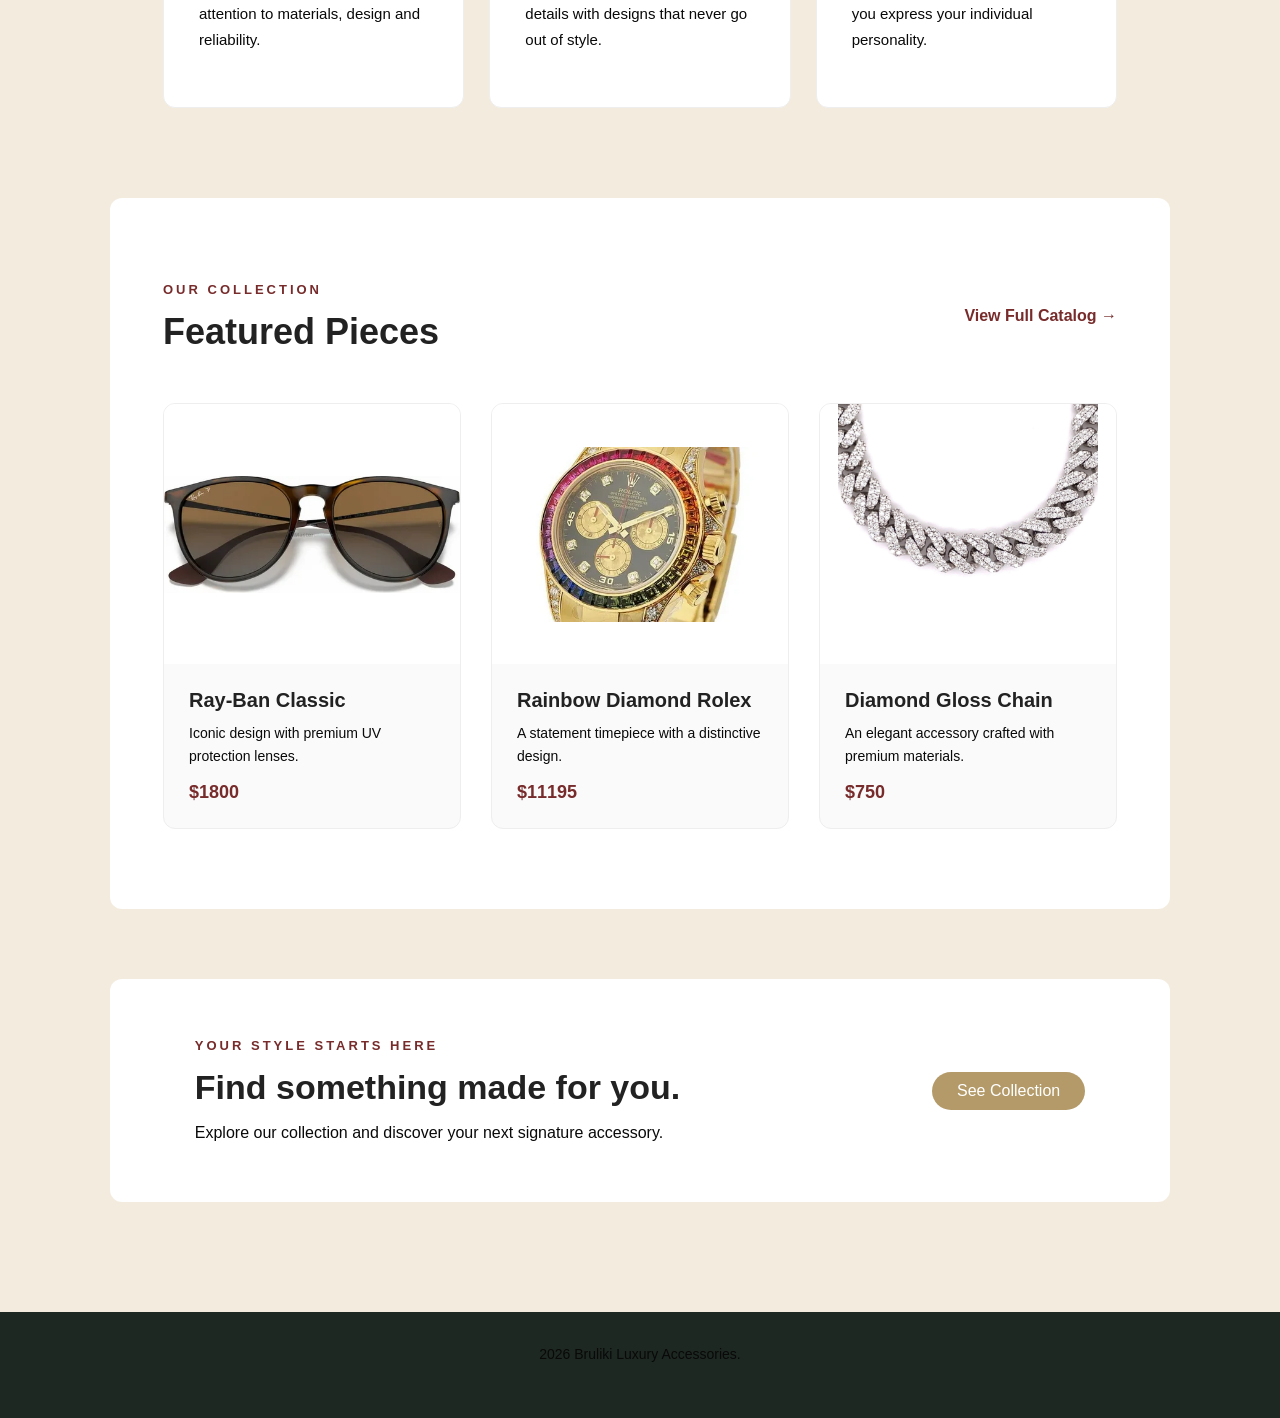
==== commit edc71b76: "Update index.html" ====
--- a/index.html
+++ b/index.html
@@ -11,7 +11,7 @@
     <link rel="stylesheet" href="css/style.css">
     <link rel="stylesheet" href="css/responsive.css">
 </head>
-
+    
 <body>
 
 
@@ -265,6 +265,9 @@
     <script src="https://code.jquery.com/jquery-3.7.1.min.js"></script>
     <script src="js/team-interactions.js"></script>
 
+<script src="https://code.jquery.com/jquery-3.7.1.min.js"></script>
+<script src="js/team-interactions.js"></script>
 </body>
 </html>
 
+
--- a/css/style.css
+++ b/css/style.css
@@ -1043,3 +1043,115 @@
 body.dark-theme .faq-panel .faq-item p {
     color: #F3EBDD;
 }
+
+/* ===== Bruliki Assignment 6 ===== */
+
+/* Logo and theme icon */
+.logo {
+    display: flex;
+    flex-direction: column;
+    align-items: flex-start;
+}
+
+.logo a {
+    color: inherit;
+    text-decoration: none;
+}
+
+.theme-toggle {
+    display: inline-flex;
+    align-items: center;
+    justify-content: center;
+    width: 32px;
+    height: 32px;
+    margin-top: 5px;
+    padding: 0;
+    border: 1px solid #b99b62;
+    border-radius: 50%;
+    background: transparent;
+    color: inherit;
+    font-size: 20px;
+    line-height: 1;
+    cursor: pointer;
+    transition: transform 0.2s, background-color 0.2s;
+}
+
+.theme-toggle:hover {
+    transform: rotate(15deg);
+    background-color: rgba(185, 155, 98, 0.2);
+}
+
+/* Welcome block */
+.welcome-panel {
+    max-width: 850px;
+    margin: 35px auto;
+    padding: 30px;
+    text-align: center;
+    background-color: #ffffff;
+    color: #222222;
+    border-top: 3px solid #b99b62;
+    border-radius: 12px;
+}
+
+.welcome-panel input {
+    display: block;
+    width: 100%;
+    max-width: 500px;
+    margin: 12px auto;
+    padding: 12px;
+    box-sizing: border-box;
+}
+
+.welcome-panel button {
+    padding: 10px 20px;
+    cursor: pointer;
+}
+
+.error-message {
+    color: #c0392b;
+}
+
+/* Dark theme */
+body.dark-theme {
+    background-color: #24211e;
+    color: #f5eee3;
+}
+
+body.dark-theme header,
+body.dark-theme footer {
+    background-color: #302b26;
+    color: #f5eee3;
+}
+
+body.dark-theme .card,
+body.dark-theme .welcome-panel,
+body.dark-theme .favorites-panel,
+body.dark-theme .faq-panel,
+body.dark-theme .form-section,
+body.dark-theme .faq-section {
+    background-color: #38312b;
+    color: #f5eee3;
+}
+
+body.dark-theme .search-panel {
+    background-color: #40372e;
+    color: #f5eee3;
+}
+
+body.dark-theme input,
+body.dark-theme select,
+body.dark-theme textarea {
+    background-color: #302b26;
+    color: #ffffff;
+    border-color: #80715e;
+}
+
+body.dark-theme a {
+    color: inherit;
+}
+
+body.dark-theme .theme-toggle {
+    border-color: #d6bd8b;
+    color: #f5eee3;
+}
+
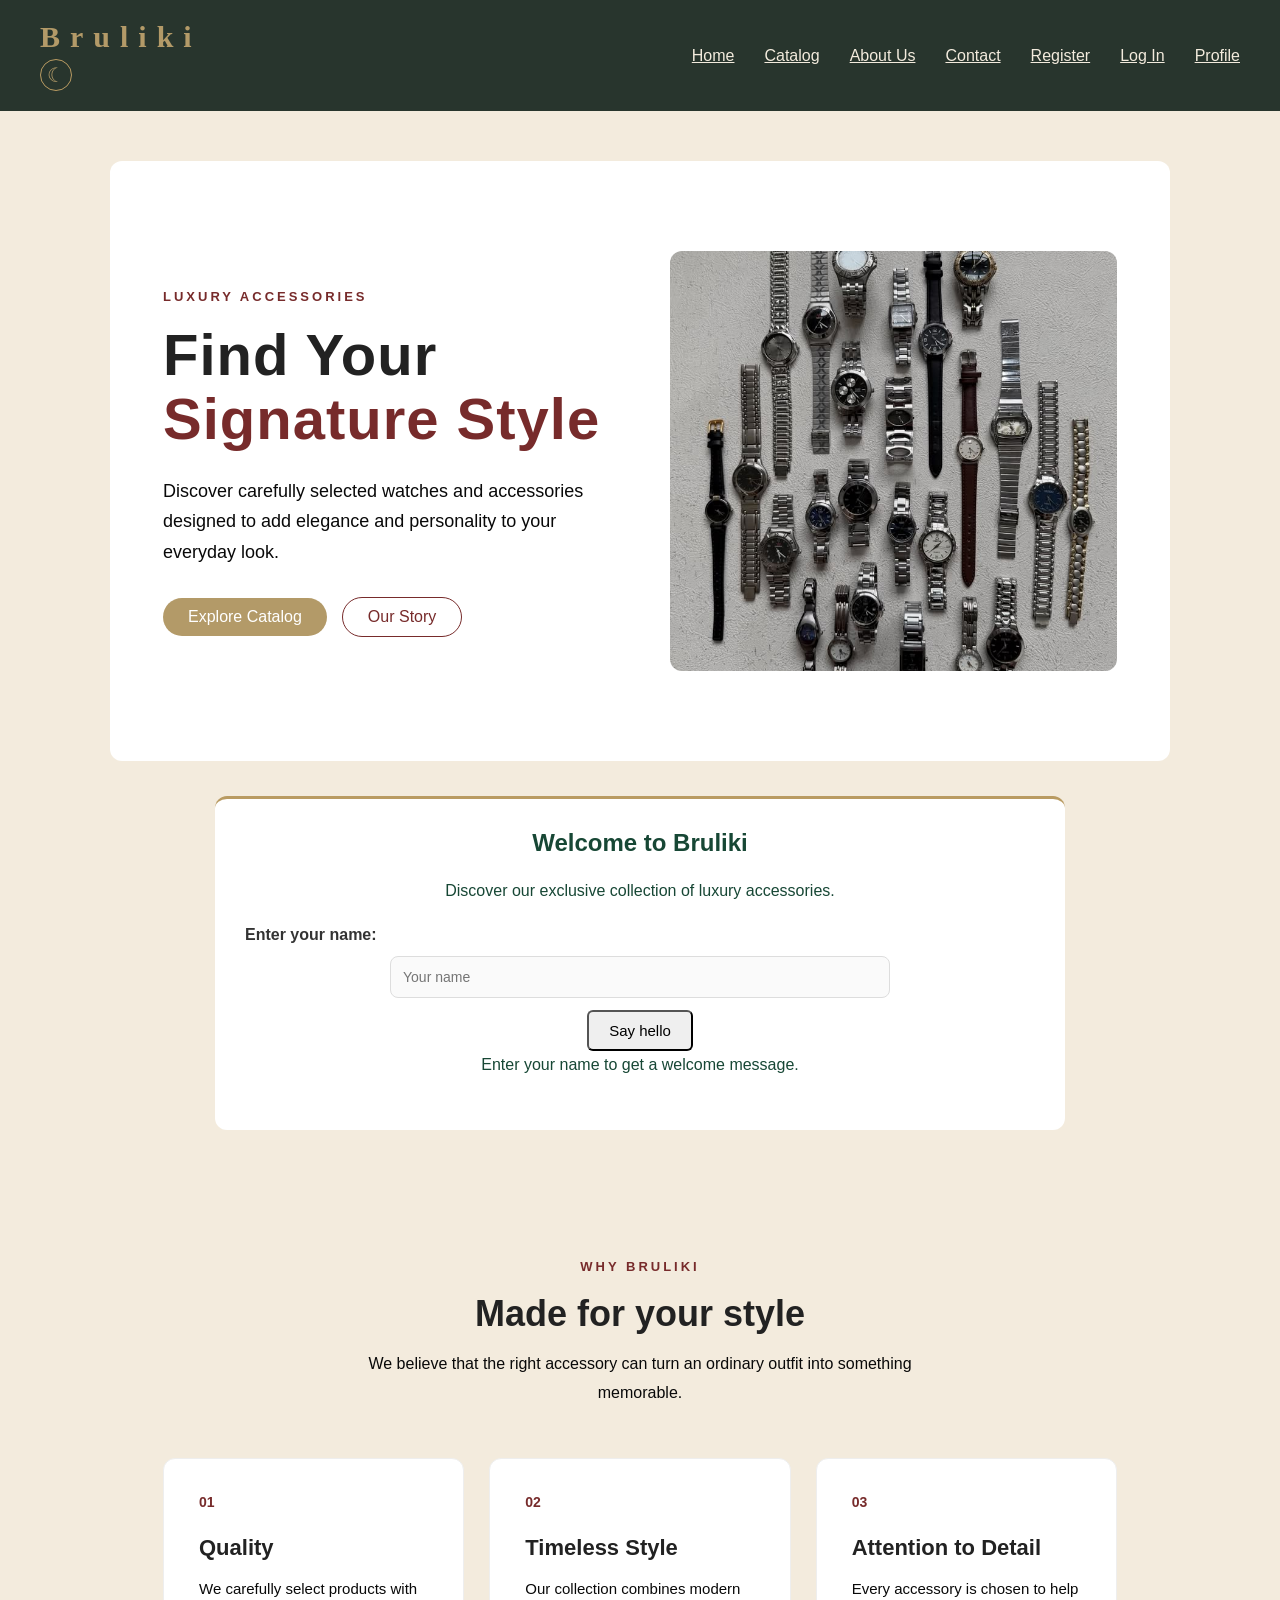
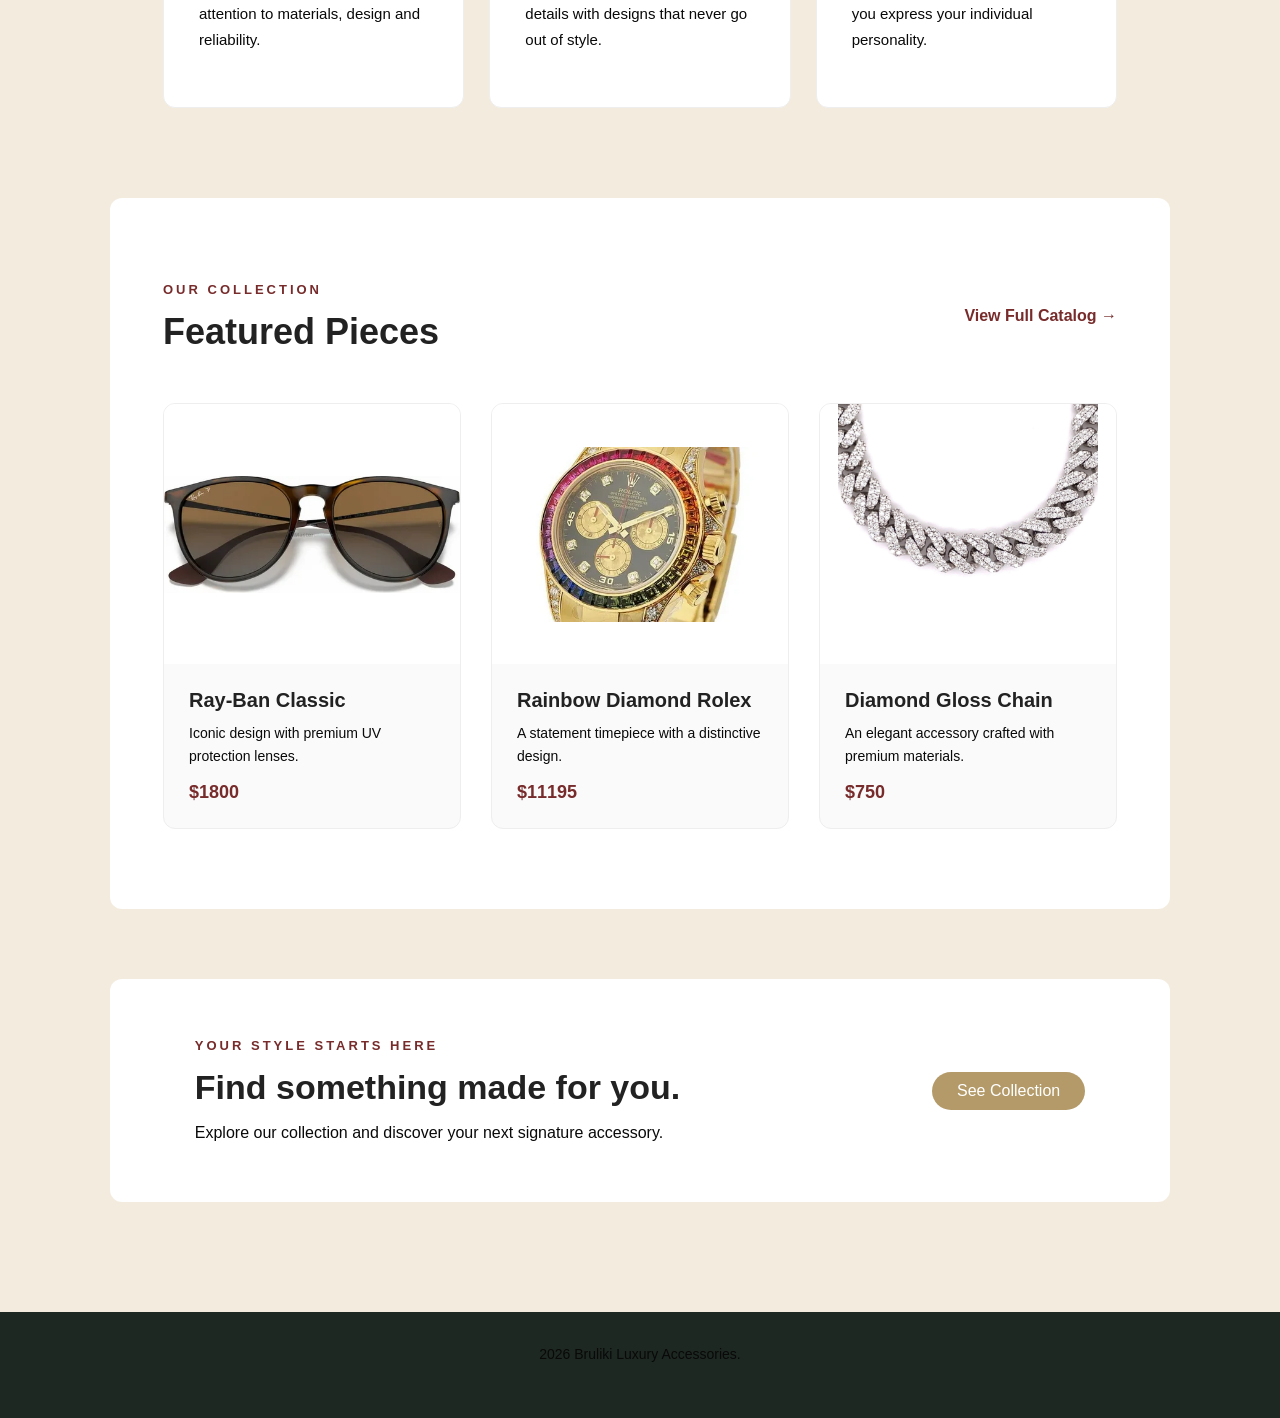
==== commit bc609827: "Update navigation with login and profile links Added login and profile links to the navigation menu." ====
--- a/index.html
+++ b/index.html
@@ -7,7 +7,7 @@
 
     <title>Bruliki | Luxury Accessories</title>
 
-    <link rel="icon" href="star.jpg">
+<link rel="icon" type="image/jpeg" href="images/star.jpg">
     <link rel="stylesheet" href="css/style.css">
     <link rel="stylesheet" href="css/responsive.css">
 </head>
@@ -37,6 +37,8 @@
                 <li><a href="about.html">About Us</a></li>
                 <li><a href="contact.html">Contact</a></li>
                 <li><a href="register.html">Register</a></li>
+                <li><a href="login.html">Log In</a></li>
+                <li><a href="profile.html">Profile</a></li>
             </ul>
         </nav>
     </header>
@@ -262,8 +264,6 @@
         <p>2026 Bruliki Luxury Accessories.</p>
     </footer>
 
-    <script src="https://code.jquery.com/jquery-3.7.1.min.js"></script>
-    <script src="js/team-interactions.js"></script>
 
 <script src="https://code.jquery.com/jquery-3.7.1.min.js"></script>
 <script src="js/team-interactions.js"></script>
--- a/css/style.css
+++ b/css/style.css
@@ -815,116 +815,9 @@
     box-shadow: none;
 }
 
-body.dark-theme .assignment-feature.faq-panel .faq-question,
-body.dark-theme .assignment-feature.faq-panel .faq-question:hover {
-    background: #202720;
-    color: #F3EBDD;
-    border-color: #566157;
-}
-
-body.dark-theme .assignment-feature.faq-panel .faq-question:hover {
-    background: #3A473D;
-    border-color: #B39A68;
-}
-
-body.dark-theme .assignment-feature.faq-panel .faq-item p {
-    color: #F3EBDD;
-}
-
 .product-card[hidden],
 .assignment-feature [hidden] {
     display: none !important;
-}
-
-body.dark-theme {
-    background-color: #202720;
-    color: #F3EBDD;
-}
-
-body.dark-theme main,
-body.dark-theme main h1,
-body.dark-theme main h2,
-body.dark-theme main h3,
-body.dark-theme main p,
-body.dark-theme main label,
-body.dark-theme main li {
-    color: #F3EBDD;
-    font-family: inherit;
-}
-
-body.dark-theme .assignment-feature {
-    background-color: #303A32;
-    color: #F3EBDD;
-    border-color: #566157;
-}
-
-body.dark-theme .assignment-feature h2,
-body.dark-theme .faq-panel .faq-question {
-    color: #F3EBDD;
-    font-family: inherit;
-}
-
-body.dark-theme .assignment-feature input,
-body.dark-theme .assignment-feature select {
-    background-color: #202720;
-    color: #F3EBDD;
-    border-color: #68766B;
-    font-family: inherit;
-}
-
-body.dark-theme .assignment-feature input::placeholder {
-    color: #C5CBBF;
-    opacity: 1;
-}
-
-body.dark-theme .search-panel {
-    background-color: #28352D;
-    border-color: #566157;
-}
-
-body.dark-theme #favoriteList li {
-    background-color: #202720;
-    color: #F3EBDD;
-    border-color: #566157;
-}
-
-body.dark-theme .faq-panel,
-body.dark-theme .faq-panel .faq-item {
-    border-color: #566157;
-}
-
-body.dark-theme #searchCount,
-body.dark-theme #favoriteCount,
-body.dark-theme #welcomeMessage,
-body.dark-theme #noResults {
-    color: #F3EBDD;
-}
-
-body.dark-theme .card,
-body.dark-theme .product-card {
-    background-color: #303A32;
-    color: #F3EBDD;
-    border-color: #566157;
-}
-
-body.dark-theme .card h3,
-body.dark-theme .card p,
-body.dark-theme .card .price {
-    color: #F3EBDD;
-}
-
-body.dark-theme .assignment-feature button {
-    background-color: #B39A68;
-    color: #202720;
-    border-color: #B39A68;
-}
-
-body.dark-theme .assignment-feature button:hover {
-    background-color: #F3EBDD;
-    color: #202720;
-    border-color: #F3EBDD;
-}
-
 }
 
 @media (max-width: 600px) {
@@ -977,27 +870,6 @@
     cursor: pointer;
 }
 
-body.dark-theme .search-panel {
-    background: #303A32;
-    border-color: #566157;
-}
-
-body.dark-theme .search-panel h2,
-body.dark-theme .search-panel label,
-body.dark-theme .search-panel p {
-    color: #F3EBDD;
-}
-
-body.dark-theme .search-panel input {
-    background: #202720;
-    color: #F3EBDD;
-    border-color: #68766B;
-}
-
-body.dark-theme .search-panel input::placeholder {
-    color: #C5CBBF;
-}
-
 @media (max-width: 600px) {
     .search-panel,
     .welcome-panel {
@@ -1020,33 +892,11 @@
     font-size: 16px;
 }
 
-body.dark-theme .faq-panel .faq-item {
-    background: transparent;
-}
-
-body.dark-theme .faq-panel .faq-question {
-    background: #202720;
-    color: #F3EBDD;
-    border: 1px solid #566157;
-}
-
-body.dark-theme .faq-panel .faq-question:hover {
-    background: #3a473d;
-    color: #ffffff;
-}
-
 .faq-panel .faq-item p {
     padding: 8px 16px;
     line-height: 1.6;
 }
 
-body.dark-theme .faq-panel .faq-item p {
-    color: #F3EBDD;
-}
-
-/* ===== Bruliki Assignment 6 ===== */
-
-/* Logo and theme icon */
 .logo {
     display: flex;
     flex-direction: column;
@@ -1081,7 +931,7 @@
     background-color: rgba(185, 155, 98, 0.2);
 }
 
-/* Welcome block */
+
 .welcome-panel {
     max-width: 850px;
     margin: 35px auto;
@@ -1111,47 +961,305 @@
     color: #c0392b;
 }
 
-/* Dark theme */
+.favorite-success {
+    display: none;
+    margin-top: 15px;
+    padding: 12px;
+    color: #48361d;
+    background-color: #f5ead7;
+    border-left: 3px solid #b99b62;
+    border-radius: 5px;
+    text-align: center;
+}
+
+
+.story-section,
+.story-section h1,
+.story-section h2,
+.story-section h3,
+.story-section p,
+.value-card,
+.value-card h2,
+.value-card h3,
+.value-card p,
+.featured-section,
+.featured-section h1,
+.featured-section h2,
+.featured-section h3,
+.featured-section p,
+.form-section,
+.form-section h1,
+.form-section h2,
+.form-section h3,
+.form-section p,
+.form-section label,
+.contact-form,
+.contact-form label,
+.contact-form h1,
+.contact-form h2,
+.contact-form p {
+    color: #174735;
+}
+
+
+.card,
+.card h1,
+.card h2,
+.card h3,
+.card p,
+.card label,
+.welcome-panel,
+.welcome-panel h1,
+.welcome-panel h2,
+.welcome-panel p,
+.favorites-panel,
+.favorites-panel h2,
+.favorites-panel p,
+.faq-panel,
+.faq-panel h2,
+.faq-panel p {
+    color: #174735;
+}
+
+
 body.dark-theme {
-    background-color: #24211e;
-    color: #f5eee3;
+    background-color: #24211E;
+    color: #F3E6C5;
 }
 
 body.dark-theme header,
 body.dark-theme footer {
-    background-color: #302b26;
-    color: #f5eee3;
-}
-
-body.dark-theme .card,
+    background-color: #302B26;
+    color: #F3E6C5;
+}
+
+body.dark-theme header a,
+body.dark-theme footer a,
+body.dark-theme .theme-toggle {
+    color: #F3E6C5;
+}
+
+body.dark-theme .about-intro,
+body.dark-theme .why-bruliki,
+body.dark-theme .section-heading,
+body.dark-theme .hero-content,
+body.dark-theme .hero-label,
+body.dark-theme .section-label,
+body.dark-theme .hero-text,
+body.dark-theme .search-panel {
+    color: #F3E6C5;
+}
+
+body.dark-theme .about-intro h1,
+body.dark-theme .about-intro p,
+body.dark-theme .why-bruliki h2,
+body.dark-theme .why-bruliki h3,
+body.dark-theme .why-bruliki p,
+body.dark-theme .hero-content h1,
+body.dark-theme .hero-content h2,
+body.dark-theme .hero-content h3,
+body.dark-theme .hero-content p,
+body.dark-theme .hero-label,
+body.dark-theme .hero-text,
+body.dark-theme .section-heading,
+body.dark-theme .section-label,
+body.dark-theme .search-panel h1,
+body.dark-theme .search-panel h2,
+body.dark-theme .search-panel h3,
+body.dark-theme .search-panel p,
+body.dark-theme .search-panel label,
+body.dark-theme #searchCount,
+body.dark-theme #noResults,
+body.dark-theme #favoriteCount,
+body.dark-theme #welcomeMessage {
+    color: #F3E6C5 !important;
+}
+
+body.dark-theme .our-story,
+body.dark-theme .our-values,
+body.dark-theme .our-values .value,
+body.dark-theme .quality-guarantee,
+body.dark-theme .featured,
+body.dark-theme .featured-card,
+body.dark-theme .featured-image,
+body.dark-theme .home-cta,
+body.dark-theme .form-section,
+body.dark-theme .faq-section,
+body.dark-theme .faq-item,
 body.dark-theme .welcome-panel,
 body.dark-theme .favorites-panel,
 body.dark-theme .faq-panel,
-body.dark-theme .form-section,
-body.dark-theme .faq-section {
-    background-color: #38312b;
-    color: #f5eee3;
-}
-
-body.dark-theme .search-panel {
-    background-color: #40372e;
-    color: #f5eee3;
-}
+body.dark-theme .card,
+body.dark-theme .product-card {
+    background-color: #FFFFFF;
+    color: #174735 !important;
+    border-color: #E4E0D8;
+}
+
+body.dark-theme .our-story *,
+body.dark-theme .our-values *,
+body.dark-theme .quality-guarantee *,
+body.dark-theme .featured *,
+body.dark-theme .home-cta *,
+body.dark-theme .form-section *,
+body.dark-theme .faq-section *,
+body.dark-theme .faq-item *,
+body.dark-theme .welcome-panel *,
+body.dark-theme .favorites-panel *,
+body.dark-theme .faq-panel *,
+body.dark-theme .card *,
+body.dark-theme .product-card * {
+    color: #174735 !important;
+}
+
+body.dark-theme .contact-main {
+    background-color: #FFFFFF;
+    color: #174735 !important;
+    border-radius: 8px;
+}
+
+body.dark-theme .contact-main h1,
+body.dark-theme .contact-main h2,
+body.dark-theme .contact-main h3,
+body.dark-theme .contact-main p,
+body.dark-theme .contact-main label,
+body.dark-theme .contact-main .contact-subtitle,
+body.dark-theme .contact-main .form-group label,
+body.dark-theme .contact-main .form-section,
+body.dark-theme .contact-main .contact-form {
+    color: #174735 !important;
+}
+
+body.dark-theme .contact-main form,
+body.dark-theme .contact-main .form-section,
+body.dark-theme .contact-main .contact-form {
+    background-color: #FFFFFF;
+    border-color: #E4E0D8;
+}
+
 
 body.dark-theme input,
 body.dark-theme select,
-body.dark-theme textarea {
-    background-color: #302b26;
-    color: #ffffff;
-    border-color: #80715e;
-}
-
-body.dark-theme a {
-    color: inherit;
+body.dark-theme textarea,
+body.dark-theme .contact-main input,
+body.dark-theme .contact-main select,
+body.dark-theme .contact-main textarea {
+    background-color: #302B26 !important;
+    color: #F3E6C5 !important;
+    border-color: #B39A68 !important;
+}
+
+body.dark-theme input::placeholder,
+body.dark-theme textarea::placeholder {
+    color: #D8CBAA !important;
+    opacity: 1;
+}
+
+
+body.dark-theme .contact-main input,
+body.dark-theme .contact-main textarea {
+    caret-color: #F3E6C5;
+}
+
+body.dark-theme .home-cta,
+body.dark-theme .home-cta h2,
+body.dark-theme .home-cta p,
+body.dark-theme .home-cta .section-label {
+    background-color: #FFFFFF;
+    color: #174735 !important;
+}
+
+
+body.dark-theme .search-panel {
+    background-color: #302B26;
+    border-color: #665B49;
+}
+
+body.dark-theme #favoriteList li {
+    background-color: #F3EBDD;
+    color: #174735 !important;
+    border-color: #E4DCCD;
+}
+
+body.dark-theme .faq-panel .faq-question,
+body.dark-theme .assignment-feature.faq-panel .faq-question,
+body.dark-theme .assignment-feature.faq-panel .faq-question:hover {
+    background-color: #FFFFFF;
+    color: #174735 !important;
+    border-color: #D8D0C3;
+}
+
+body.dark-theme .assignment-feature button,
+body.dark-theme .btn,
+body.dark-theme .contact-main button {
+    background-color: #B39A68;
+    color: #174735 !important;
+    border-color: #B39A68;
+}
+
+body.dark-theme .assignment-feature button:hover,
+body.dark-theme .btn:hover,
+body.dark-theme .contact-main button:hover {
+    background-color: #D6C39B;
+    color: #174735 !important;
+    border-color: #D6C39B;
 }
 
 body.dark-theme .theme-toggle {
-    border-color: #d6bd8b;
-    color: #f5eee3;
-}
-
+    border-color: #D6BD8B;
+    color: #F3E6C5;
+}
+
+
+body.dark-theme .favorite-success {
+    color: #174735 !important;
+    background-color: #F3EBDD;
+    border-left-color: #B39A68;
+}
+
+body.dark-theme .hero {
+    background-color: #FFFFFF;
+}
+
+body.dark-theme .hero .hero-label,
+body.dark-theme .hero .hero-text,
+body.dark-theme .hero h1 {
+    color: #174735 !important;
+}
+
+body.dark-theme .hero h1 span {
+    color: #772B2B !important;
+}
+
+body.dark-theme .benefit,
+body.dark-theme .benefit h3,
+body.dark-theme .benefit p {
+    background-color: #FFFFFF;
+    color: #174735 !important;
+}
+
+body.dark-theme .benefit-number {
+    color: #772B2B !important;
+}
+
+body.dark-theme .featured,
+body.dark-theme .featured-card,
+body.dark-theme .featured-info {
+    background-color: #FFFFFF;
+    color: #174735 !important;
+}
+
+body.dark-theme .featured h2,
+body.dark-theme .featured h3,
+body.dark-theme .featured p,
+body.dark-theme .featured .section-label,
+body.dark-theme .featured .view-link,
+body.dark-theme .featured .featured-price {
+    color: #174735 !important;
+}
+body.dark-theme .catalog-heading,
+body.dark-theme .catalog-heading h1,
+body.dark-theme .catalog-heading p,
+body.dark-theme .catalog-subtitle {
+    color: #F3E6C5 !important;
+}
